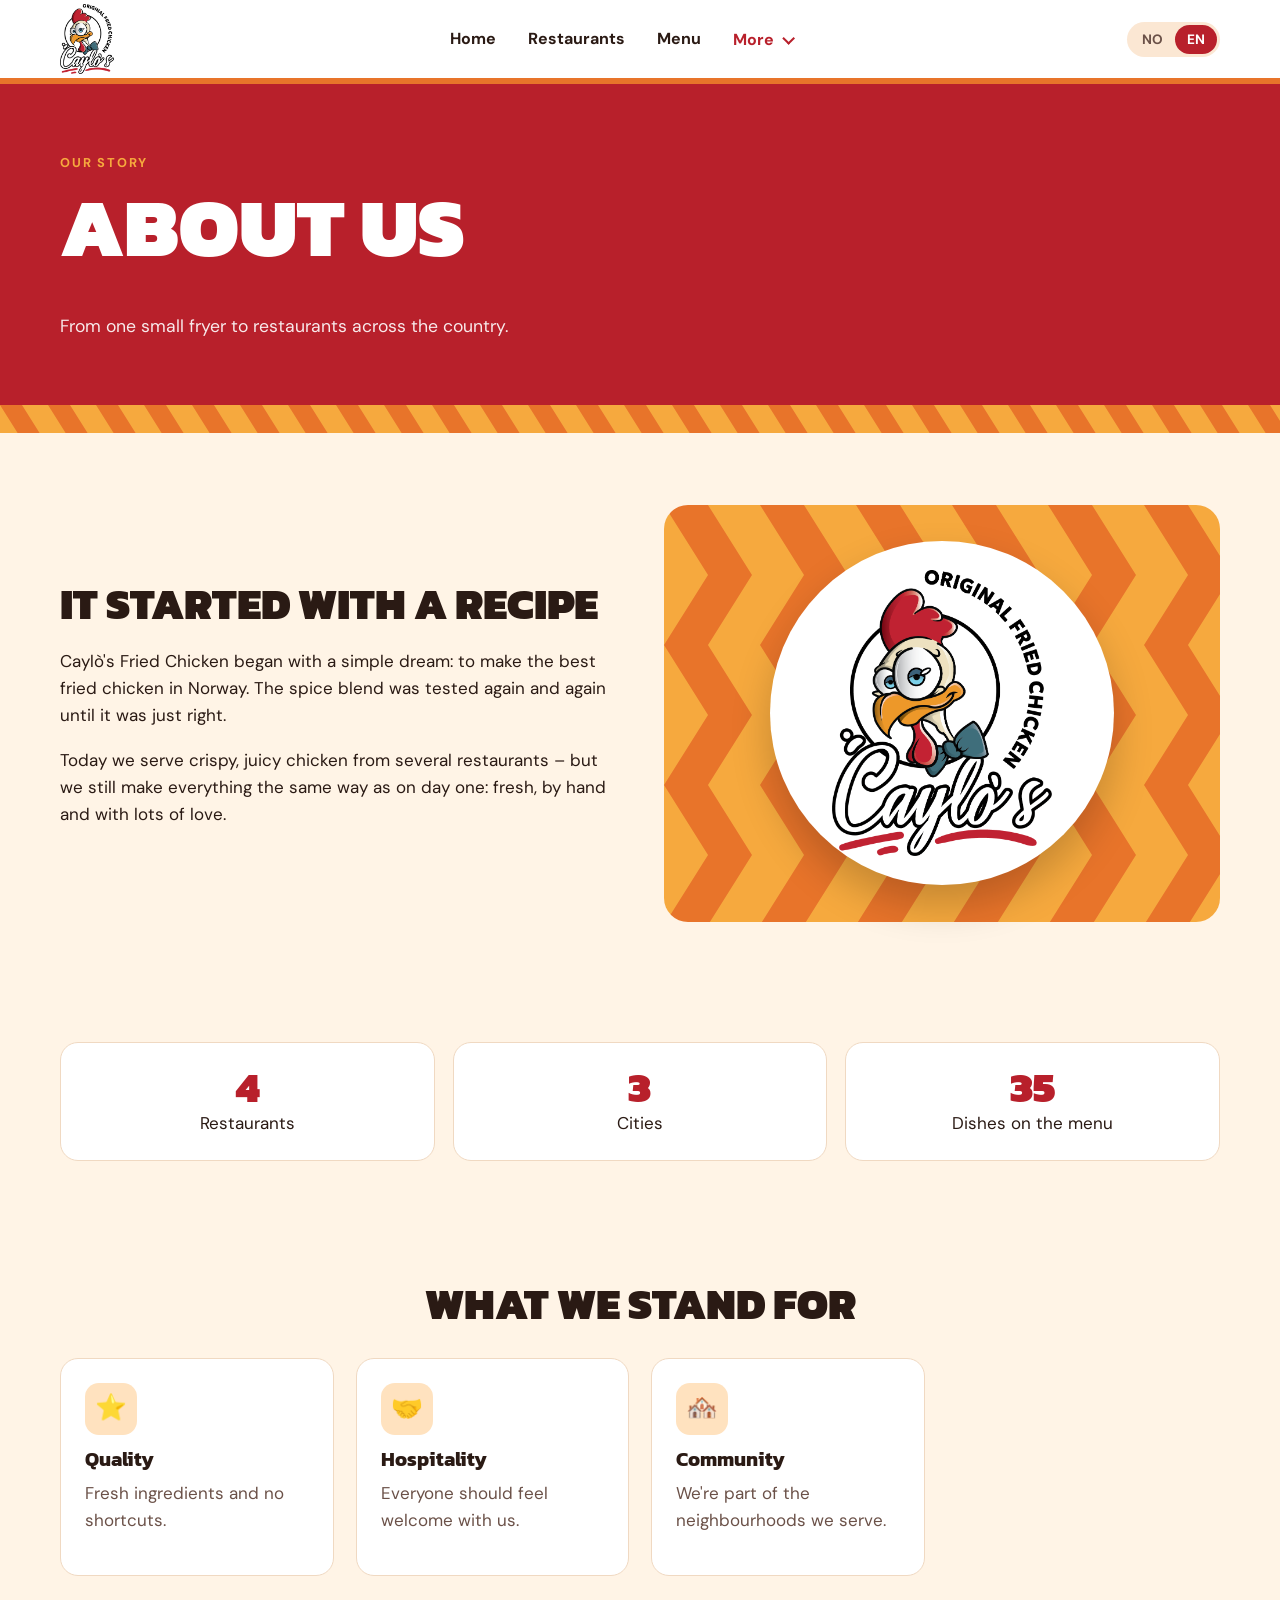
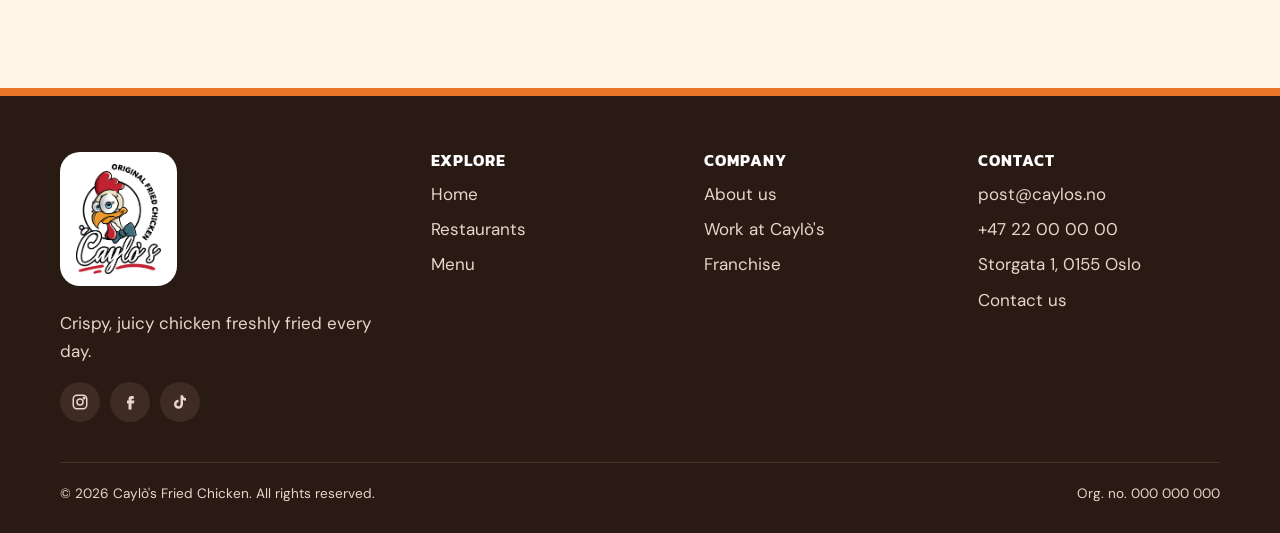
==== about.html @ f3b2ada8 "Menu sidebar: picture per category, taller rows, always stays in place Light sidebar with a dish pho" ====
<!doctype html>
<html lang="nb">
<head>
  <meta charset="utf-8">
  <meta name="viewport" content="width=device-width, initial-scale=1">
  <title>Caylò's Fried Chicken</title>
  <meta name="description" content="Caylò's Fried Chicken – sprø, saftig kylling stekt fersk hver dag.">
  <meta name="theme-color" content="#b8202b">
  <link rel="icon" href="assets/img/favicon.png" type="image/png">
  <link rel="apple-touch-icon" href="assets/img/favicon.png">
  <link rel="preconnect" href="https://fonts.googleapis.com">
  <link rel="preconnect" href="https://fonts.gstatic.com" crossorigin>
  <link href="https://fonts.googleapis.com/css2?family=Kanit:wght@500;700;800;900&family=DM+Sans:wght@400;500;600;700&display=swap" rel="stylesheet">
  <link rel="stylesheet" href="assets/css/style.css?v=5">
</head>
<body data-page="about" data-title="about.title">
  <header id="site-header" class="site-header"></header>
  <main>
    <section class="page-hero">
      <div class="container">
        <span class="eyebrow" data-i18n="about.eyebrow"></span>
        <h1 data-i18n="about.title"></h1>
        <p data-i18n="about.text"></p>
      </div>
    </section>

    <section class="section">
      <div class="container split">
        <div>
          <h2 data-i18n="about.story.title"></h2>
          <p data-i18n="about.story.p1"></p>
          <p data-i18n="about.story.p2"></p>
        </div>
        <div class="art-box" aria-hidden="true"><div class="logo-disc"><img src="assets/img/logo.png" alt=""></div></div>
      </div>
    </section>
    <section class="section-tight">
      <div class="container stats">
        <div class="stat"><strong id="stat-restos"></strong><span data-i18n="about.stat.restos"></span></div>
        <div class="stat"><strong id="stat-cities"></strong><span data-i18n="about.stat.cities"></span></div>
        <div class="stat"><strong id="stat-items"></strong><span data-i18n="about.stat.items"></span></div>
      </div>
    </section>
    <section class="section">
      <div class="container">
        <h2 class="center" style="margin-bottom:32px" data-i18n="about.values.title"></h2>
        <div class="grid grid-3">
          <div class="card"><div class="feature-icon">⭐</div><h3 data-i18n="about.values.1.title"></h3><p class="muted" data-i18n="about.values.1.text"></p></div>
          <div class="card"><div class="feature-icon">🤝</div><h3 data-i18n="about.values.2.title"></h3><p class="muted" data-i18n="about.values.2.text"></p></div>
          <div class="card"><div class="feature-icon">🏘️</div><h3 data-i18n="about.values.3.title"></h3><p class="muted" data-i18n="about.values.3.text"></p></div>
        </div>
      </div>
    </section>
  </main>
  <footer id="site-footer" class="site-footer"></footer>
  <script src="assets/js/data.js?v=5"></script>
  <script src="assets/js/i18n.js?v=5"></script>
  <script src="assets/js/main.js?v=5"></script>
</body>
</html>
---- assets/css/style.css ----
/* Caylò's Original Fried Chicken — main stylesheet */

:root {
  --red: #b8202b;
  --red-dark: #7e1717;
  --orange: #e8742a;
  --orange-light: #f6a93e;
  --peach: #ffe2bf;
  --ink: #2a1a14;
  --ink-soft: #6b5148;
  --cream: #fff4e6;
  --paper: #ffffff;
  --line: #f0d9c2;
  --radius: 18px;
  --shadow: 0 10px 30px rgba(42, 26, 20, 0.08);
  --max: 1200px;
  --header-h: 84px;
  --head: "Kanit", "Arial Black", system-ui, sans-serif;
  --body: "DM Sans", system-ui, -apple-system, "Segoe UI", sans-serif;
  /* Orange zigzag stripes from the Caylò's box */
  --chevron: url("data:image/svg+xml,%3Csvg xmlns='http://www.w3.org/2000/svg' width='96' height='140'%3E%3Cpolygon points='0,0 44,0 88,70 44,140 0,140 44,70' fill='%23E8742A'/%3E%3C/svg%3E");
}
@media (max-width: 900px) { :root { --header-h: 68px; } }

* { box-sizing: border-box; }
html { scroll-behavior: smooth; }
body {
  margin: 0;
  font-family: var(--body);
  font-size: 17px;
  line-height: 1.6;
  color: var(--ink);
  background: var(--cream);
  -webkit-font-smoothing: antialiased;
}
img { max-width: 100%; height: auto; display: block; }
a { color: var(--red); }
h1, h2, h3, h4 {
  font-family: var(--head);
  line-height: 1.05;
  margin: 0 0 0.5em;
}
h1 { font-size: clamp(2.6rem, 7vw, 5.2rem); font-weight: 900; text-transform: uppercase; }
h2 { font-size: clamp(1.8rem, 4vw, 2.7rem); font-weight: 900; text-transform: uppercase; }
h3 { font-size: 1.25rem; font-weight: 700; }
p { margin: 0 0 1em; }

.container { width: 100%; max-width: var(--max); margin: 0 auto; padding: 0 20px; }
.section { padding: 72px 0; }
.section-tight { padding: 48px 0; }
.center { text-align: center; }
.muted { color: var(--ink-soft); }
.eyebrow {
  display: inline-block;
  font-weight: 700;
  font-size: 0.8rem;
  letter-spacing: 0.14em;
  text-transform: uppercase;
  color: var(--orange);
  margin-bottom: 10px;
}

.chev { background-color: var(--orange-light); background-image: var(--chevron); background-size: 96px 140px; }

/* ---------- Buttons ---------- */
.btn {
  display: inline-flex;
  align-items: center;
  gap: 8px;
  padding: 14px 26px;
  border-radius: 999px;
  border: 2px solid transparent;
  font-family: var(--body);
  font-weight: 700;
  font-size: 1rem;
  text-decoration: none;
  cursor: pointer;
  transition: transform 0.15s ease, background 0.15s ease, color 0.15s ease;
}
.btn:hover { transform: translateY(-2px); }
.btn-primary { background: var(--red); color: #fff; }
.btn-primary:hover { background: var(--red-dark); }
.btn-gold { background: var(--orange-light); color: var(--ink); }
.btn-gold:hover { background: #ffb954; }
.btn-outline { border-color: currentColor; color: var(--ink); background: transparent; }
.btn-light { border-color: #fff; color: #fff; background: transparent; }

/* ---------- Header ---------- */
.site-header {
  position: sticky;
  top: 0;
  z-index: 50;
  background: var(--paper);
  border-bottom: 6px solid var(--orange);
}
.nav {
  display: flex;
  align-items: center;
  justify-content: space-between;
  height: calc(var(--header-h) - 6px);
  gap: 16px;
}
.logo { display: flex; align-items: center; text-decoration: none; flex-shrink: 0; }
.logo img { height: calc(var(--header-h) - 14px); width: auto; }

.nav-links {
  display: flex;
  align-items: center;
  gap: 4px;
  list-style: none;
  margin: 0;
  padding: 0;
}
.nav-links > li { position: relative; }
.nav-links a,
.nav-links .dropdown-toggle {
  display: block;
  padding: 10px 14px;
  border-radius: 10px;
  color: var(--ink);
  text-decoration: none;
  font-weight: 700;
  font-size: 1rem;
  background: none;
  border: none;
  font-family: var(--body);
  cursor: pointer;
}
.nav-links a:hover,
.nav-links .dropdown-toggle:hover { background: var(--cream); }
.nav-links a.active,
.nav-links .dropdown-toggle.active { color: var(--red); }
.dropdown-toggle::after {
  content: "";
  display: inline-block;
  width: 7px;
  height: 7px;
  margin-left: 8px;
  border-right: 2px solid currentColor;
  border-bottom: 2px solid currentColor;
  transform: rotate(45deg) translateY(-3px);
}
.dropdown {
  position: absolute;
  top: calc(100% + 6px);
  right: 0;
  min-width: 220px;
  background: var(--paper);
  border: 1px solid var(--line);
  border-radius: 14px;
  box-shadow: var(--shadow);
  padding: 8px;
  list-style: none;
  margin: 0;
  display: none;
}
.has-dropdown.open .dropdown { display: block; }

.nav-right { display: flex; align-items: center; gap: 10px; }
.lang-switch {
  display: flex;
  background: #fbe7d3;
  border-radius: 999px;
  padding: 3px;
}
.lang-switch button {
  border: none;
  background: transparent;
  padding: 6px 12px;
  border-radius: 999px;
  font-weight: 700;
  font-size: 0.85rem;
  cursor: pointer;
  color: var(--ink-soft);
  font-family: var(--body);
}
.lang-switch button.active { background: var(--red); color: #fff; }

.menu-btn {
  display: none;
  width: 44px;
  height: 44px;
  border: 1px solid var(--line);
  background: var(--paper);
  border-radius: 12px;
  cursor: pointer;
  align-items: center;
  justify-content: center;
}
.menu-btn span,
.menu-btn span::before,
.menu-btn span::after {
  display: block;
  width: 20px;
  height: 2px;
  background: var(--ink);
  position: relative;
  content: "";
}
.menu-btn span::before { position: absolute; top: -6px; }
.menu-btn span::after { position: absolute; top: 6px; }

@media (max-width: 900px) {
  .menu-btn { display: inline-flex; }
  .nav-links {
    position: fixed;
    top: var(--header-h);
    left: 0;
    right: 0;
    bottom: 0;
    flex-direction: column;
    align-items: stretch;
    background: var(--paper);
    padding: 16px 20px 40px;
    gap: 2px;
    overflow-y: auto;
    display: none;
  }
  .nav-open .nav-links { display: flex; }
  .nav-links a,
  .nav-links .dropdown-toggle {
    font-size: 1.15rem;
    padding: 14px 12px;
    width: 100%;
    text-align: left;
  }
  .dropdown {
    position: static;
    box-shadow: none;
    border: none;
    padding: 0 0 0 14px;
    display: block;
  }
  .dropdown-toggle::after { display: none; }
  .dropdown-toggle { color: var(--ink-soft) !important; font-size: 0.85rem !important; text-transform: uppercase; letter-spacing: 0.1em; pointer-events: none; }
}

/* ---------- Hero ---------- */
.hero,
.page-hero {
  position: relative;
  background: var(--red);
  color: #fff;
  overflow: hidden;
}
/* Zigzag stripe band along the bottom */
.hero::after,
.page-hero::after {
  content: "";
  position: absolute;
  left: 0;
  right: 0;
  bottom: 0;
  height: 28px;
  background-color: var(--orange-light);
  background-image: var(--chevron);
  background-size: 48px 70px;
}
.hero-inner {
  display: grid;
  grid-template-columns: 1.1fr 0.9fr;
  align-items: center;
  gap: 40px;
  padding: 72px 20px 100px;
}
.hero .eyebrow { color: var(--orange-light); }
.hero h1 span { color: var(--orange-light); }
.hero p { font-size: 1.15rem; max-width: 520px; opacity: 0.95; }
.hero-actions { display: flex; flex-wrap: wrap; gap: 12px; margin-top: 28px; }
.hero-disc {
  justify-self: center;
  width: min(100%, 420px);
  aspect-ratio: 1;
  border-radius: 50%;
  background: #fff;
  border: 10px solid var(--orange-light);
  box-shadow: 0 0 0 10px var(--orange), 0 30px 60px rgba(0, 0, 0, 0.25);
  display: grid;
  place-items: center;
}
.hero-disc img { width: 62%; height: auto; }
@media (max-width: 820px) {
  .hero-inner { grid-template-columns: 1fr; padding: 36px 20px 76px; gap: 28px; }
  .hero-disc { width: min(62%, 240px); order: -1; border-width: 7px; box-shadow: 0 0 0 7px var(--orange), 0 20px 40px rgba(0, 0, 0, 0.25); }
}

.page-hero { padding: 64px 0 92px; }
.page-hero .eyebrow { color: var(--orange-light); }
.page-hero p { max-width: 640px; opacity: 0.9; font-size: 1.1rem; margin: 0; }

/* ---------- Cards & grids ---------- */
.grid { display: grid; gap: 22px; }
.grid-3 { grid-template-columns: repeat(auto-fill, minmax(260px, 1fr)); }
.grid-2 { grid-template-columns: repeat(auto-fit, minmax(300px, 1fr)); }

.card {
  background: var(--paper);
  border: 1px solid var(--line);
  border-radius: var(--radius);
  padding: 24px;
}
.feature-icon {
  width: 52px;
  height: 52px;
  border-radius: 14px;
  background: var(--peach);
  display: grid;
  place-items: center;
  margin-bottom: 14px;
  font-size: 1.6rem;
}

/* Menu item card */
.item {
  background: var(--paper);
  border: 1px solid var(--line);
  border-radius: var(--radius);
  overflow: hidden;
  display: flex;
  flex-direction: column;
}
.item-img {
  aspect-ratio: 16 / 10;
  background: var(--peach);
  display: grid;
  place-items: center;
  font-size: 3.6rem;
  position: relative;
}
.item-img img { width: 100%; height: 100%; object-fit: contain; }
.item-img.has-photo { background: #fff; border-bottom: 1px solid var(--line); }
.item-body { padding: 18px 20px 20px; display: flex; flex-direction: column; flex: 1; }
.item-body h3 { margin-bottom: 6px; }
.item-body p { color: var(--ink-soft); font-size: 0.95rem; flex: 1; }
.item-foot { display: flex; justify-content: space-between; align-items: center; gap: 10px; }
.price { font-family: var(--head); font-weight: 800; font-size: 1.3rem; color: var(--red); }
.tags { display: flex; gap: 6px; flex-wrap: wrap; }
.tag {
  font-size: 0.72rem;
  font-weight: 700;
  padding: 4px 9px;
  border-radius: 999px;
  background: var(--cream);
  border: 1px solid var(--line);
  white-space: nowrap;
}
.tag-spicy { background: #ffe1dc; border-color: #f6b9ae; color: var(--red-dark); }
.tag-new { background: var(--red); border-color: var(--red); color: #fff; }
.tag-veg { background: #e2f3df; border-color: #b9dcb2; color: #2f6b26; }

/* ---------- Menu page: sidebar ---------- */
.menu-layout {
  display: grid;
  grid-template-columns: 260px minmax(0, 1fr);
  gap: 40px;
  align-items: start;
}
.menu-layout > * { min-width: 0; }
.menu-side {
  position: sticky;
  top: calc(var(--header-h) + 20px);
  /* Never taller than the window, so it always stays in place */
  max-height: calc(100vh - var(--header-h) - 40px);
  overflow-y: auto;
  overscroll-behavior: contain;
  background: var(--paper);
  border: 1px solid var(--line);
  border-radius: var(--radius);
  padding: 8px 0;
  scrollbar-width: thin;
}
.menu-side-title {
  font-size: 0.78rem;
  font-weight: 700;
  letter-spacing: 0.14em;
  text-transform: uppercase;
  color: var(--ink-soft);
  padding: 10px 20px 6px;
}
.menu-side nav { display: flex; flex-direction: column; }
.side-link {
  display: flex;
  align-items: center;
  gap: 14px;
  min-height: 86px;
  padding: 8px 16px 8px 14px;
  border-left: 5px solid transparent;
  color: var(--ink);
  text-decoration: none;
  font-weight: 600;
  font-size: 1.05rem;
  line-height: 1.25;
}
.side-thumb {
  width: 76px;
  height: 58px;
  flex-shrink: 0;
  display: grid;
  place-items: center;
  font-size: 2.2rem;
}
.side-thumb img { width: 100%; height: 100%; object-fit: contain; mix-blend-mode: multiply; }
.side-link:hover { background: var(--cream); }
.side-link.active { border-left-color: var(--red); background: #fff1e2; color: var(--red-dark); font-weight: 800; }

.menu-cat { padding-bottom: 44px; scroll-margin-top: calc(var(--header-h) + 20px); }
.menu-cat-head { margin-bottom: 20px; }
.menu-cat-head h2 { margin: 0 0 4px; color: var(--red-dark); }
.menu-cat-head p { margin: 0; color: var(--ink-soft); }

@media (max-width: 900px) {
  .menu-layout { grid-template-columns: minmax(0, 1fr); gap: 24px; }
  .menu-side {
    top: var(--header-h);
    z-index: 20;
    max-height: none;
    overflow: visible;
    margin: 0 -20px;
    border-radius: 0;
    border-width: 0 0 1px;
    padding: 6px 8px;
  }
  .menu-side-title { display: none; }
  .menu-side nav {
    flex-direction: row;
    overflow-x: auto;
    gap: 4px;
    scrollbar-width: none;
  }
  .menu-side nav::-webkit-scrollbar { display: none; }
  .side-link {
    flex-direction: column;
    gap: 2px;
    min-height: 0;
    min-width: 84px;
    padding: 6px 8px 6px;
    border-left: 0;
    border-bottom: 4px solid transparent;
    border-radius: 10px 10px 0 0;
    font-size: 0.8rem;
    text-align: center;
    white-space: nowrap;
  }
  .side-link.active { border-bottom-color: var(--red); }
  .side-thumb { width: 56px; height: 40px; font-size: 1.6rem; }
  .menu-cat { scroll-margin-top: calc(var(--header-h) + 100px); }
}

/* ---------- Restaurants page ---------- */
.toolbar {
  display: flex;
  gap: 12px;
  flex-wrap: wrap;
  align-items: center;
  margin-bottom: 26px;
}
.input,
.select,
textarea.input {
  width: 100%;
  padding: 13px 16px;
  border: 1px solid var(--line);
  border-radius: 12px;
  font-family: var(--body);
  font-size: 1rem;
  background: var(--paper);
  color: var(--ink);
}
.input:focus, .select:focus { outline: 2px solid var(--orange-light); border-color: var(--orange-light); }
.toolbar .input { flex: 1 1 260px; width: auto; }
.toolbar .select { flex: 0 1 220px; width: auto; }

.resto {
  background: var(--paper);
  border: 1px solid var(--line);
  border-radius: var(--radius);
  padding: 24px;
  display: flex;
  flex-direction: column;
  gap: 12px;
}
.resto-head { display: flex; justify-content: space-between; align-items: flex-start; gap: 10px; }
.resto-head h3 { margin: 0; }
.resto-city { font-size: 0.8rem; font-weight: 700; text-transform: uppercase; letter-spacing: 0.1em; color: var(--orange); }
.status { font-size: 0.75rem; font-weight: 700; padding: 4px 10px; border-radius: 999px; white-space: nowrap; }
.status-open { background: #e2f3df; color: #2f6b26; }
.status-closed { background: #f1e9e7; color: var(--ink-soft); }
.status-soon { background: var(--peach); color: var(--ink); }
.resto-line { display: flex; gap: 10px; color: var(--ink-soft); font-size: 0.95rem; }
.resto-line svg { flex-shrink: 0; margin-top: 4px; }
.resto-line a { color: inherit; }
.resto-actions { display: flex; gap: 10px; flex-wrap: wrap; margin-top: auto; padding-top: 6px; }
.resto-actions .btn { padding: 10px 18px; font-size: 0.9rem; }
.hours { width: 100%; font-size: 0.9rem; border-collapse: collapse; }
.hours td { padding: 2px 0; color: var(--ink-soft); }
.hours td:last-child { text-align: right; }
.hours tr.today td { color: var(--ink); font-weight: 700; }
details.hours-box summary { cursor: pointer; font-weight: 700; font-size: 0.92rem; }
details.hours-box[open] summary { margin-bottom: 6px; }
.empty { text-align: center; padding: 48px 20px; color: var(--ink-soft); }

/* ---------- Split / content ---------- */
.split { display: grid; grid-template-columns: 1fr 1fr; gap: 48px; align-items: center; }
@media (max-width: 820px) { .split { grid-template-columns: 1fr; gap: 28px; } }
.art-box {
  aspect-ratio: 4 / 3;
  border-radius: 24px;
  background-color: var(--orange-light);
  background-image: var(--chevron);
  background-size: 96px 140px;
  display: grid;
  place-items: center;
  font-size: 6rem;
}
.art-box.red { background: var(--red); }
.art-box .logo-disc {
  width: 62%;
  aspect-ratio: 1;
  border-radius: 50%;
  background: #fff;
  display: grid;
  place-items: center;
  box-shadow: 0 20px 40px rgba(0, 0, 0, 0.2);
}
.art-box .logo-disc img { width: 64%; }

.stats { display: grid; grid-template-columns: repeat(auto-fit, minmax(160px, 1fr)); gap: 18px; }
.stat { text-align: center; padding: 22px; background: var(--paper); border: 1px solid var(--line); border-radius: var(--radius); }
.stat strong { display: block; font-family: var(--head); font-weight: 900; font-size: 2.6rem; color: var(--red); line-height: 1.1; }

.band { background: var(--red-dark); color: #fff; border-radius: 24px; padding: 48px; display: flex; gap: 24px; align-items: center; justify-content: space-between; flex-wrap: wrap; }
.band h2 { margin: 0 0 6px; }
.band p { margin: 0; opacity: 0.88; }
.band.gold { background: var(--orange-light); color: var(--ink); }
@media (max-width: 600px) { .band { padding: 32px 24px; } }

.steps { counter-reset: step; display: grid; gap: 16px; grid-template-columns: repeat(auto-fit, minmax(220px, 1fr)); }
.step { background: var(--paper); border: 1px solid var(--line); border-radius: var(--radius); padding: 24px; position: relative; }
.step::before {
  counter-increment: step;
  content: counter(step);
  display: grid;
  place-items: center;
  width: 38px;
  height: 38px;
  border-radius: 50%;
  background: var(--red);
  color: #fff;
  font-family: var(--head);
  font-weight: 800;
  margin-bottom: 12px;
}

.job { display: flex; justify-content: space-between; align-items: center; gap: 16px; flex-wrap: wrap; }
.job h3 { margin-bottom: 4px; }
.job .meta { color: var(--ink-soft); font-size: 0.92rem; }

/* ---------- Forms ---------- */
.form { display: grid; gap: 16px; }
.form-row { display: grid; grid-template-columns: 1fr 1fr; gap: 16px; }
@media (max-width: 600px) { .form-row { grid-template-columns: 1fr; } }
.form label { display: block; font-weight: 700; font-size: 0.9rem; margin-bottom: 6px; }
textarea.input { min-height: 140px; resize: vertical; }
.form-note { font-size: 0.85rem; color: var(--ink-soft); }
.form-success {
  display: none;
  background: #e2f3df;
  color: #2f6b26;
  padding: 14px 16px;
  border-radius: 12px;
  font-weight: 600;
}
.form-success.show { display: block; }

.contact-list { list-style: none; padding: 0; margin: 0; display: grid; gap: 18px; }
.contact-list li { display: flex; gap: 14px; align-items: flex-start; }
.contact-list .feature-icon { margin: 0; flex-shrink: 0; width: 46px; height: 46px; font-size: 1.3rem; }
.contact-list strong { display: block; }

.faq details { background: var(--paper); border: 1px solid var(--line); border-radius: 14px; padding: 16px 20px; margin-bottom: 10px; }
.faq summary { font-weight: 700; cursor: pointer; }
.faq details p { margin: 10px 0 0; color: var(--ink-soft); }

/* ---------- Footer ---------- */
.site-footer { background: var(--ink); color: #e6d6cc; padding: 56px 0 28px; margin-top: 40px; border-top: 8px solid var(--orange); }
.footer-grid { display: grid; grid-template-columns: 1.4fr 1fr 1fr 1fr; gap: 32px; }
@media (max-width: 820px) { .footer-grid { grid-template-columns: 1fr 1fr; } }
@media (max-width: 480px) { .footer-grid { grid-template-columns: 1fr; } }
.site-footer h4 { color: #fff; font-size: 1rem; margin-bottom: 12px; text-transform: uppercase; letter-spacing: 0.06em; }
.site-footer ul { list-style: none; margin: 0; padding: 0; display: grid; gap: 8px; }
.site-footer a { color: #e6d6cc; text-decoration: none; }
.site-footer a:hover { color: var(--orange-light); }
.footer-logo { display: inline-block; background: #fff; border-radius: 20px; padding: 12px 16px; margin-bottom: 16px; }
.footer-logo img { height: 110px; width: auto; }
.footer-bottom { border-top: 1px solid #45302a; margin-top: 40px; padding-top: 20px; font-size: 0.85rem; display: flex; justify-content: space-between; flex-wrap: wrap; gap: 10px; }
.socials { display: flex; gap: 10px; margin-top: 16px; }
.socials a { width: 40px; height: 40px; border-radius: 50%; background: #3d2b24; display: grid; place-items: center; }
.socials a:hover { background: var(--red); color: #fff; }
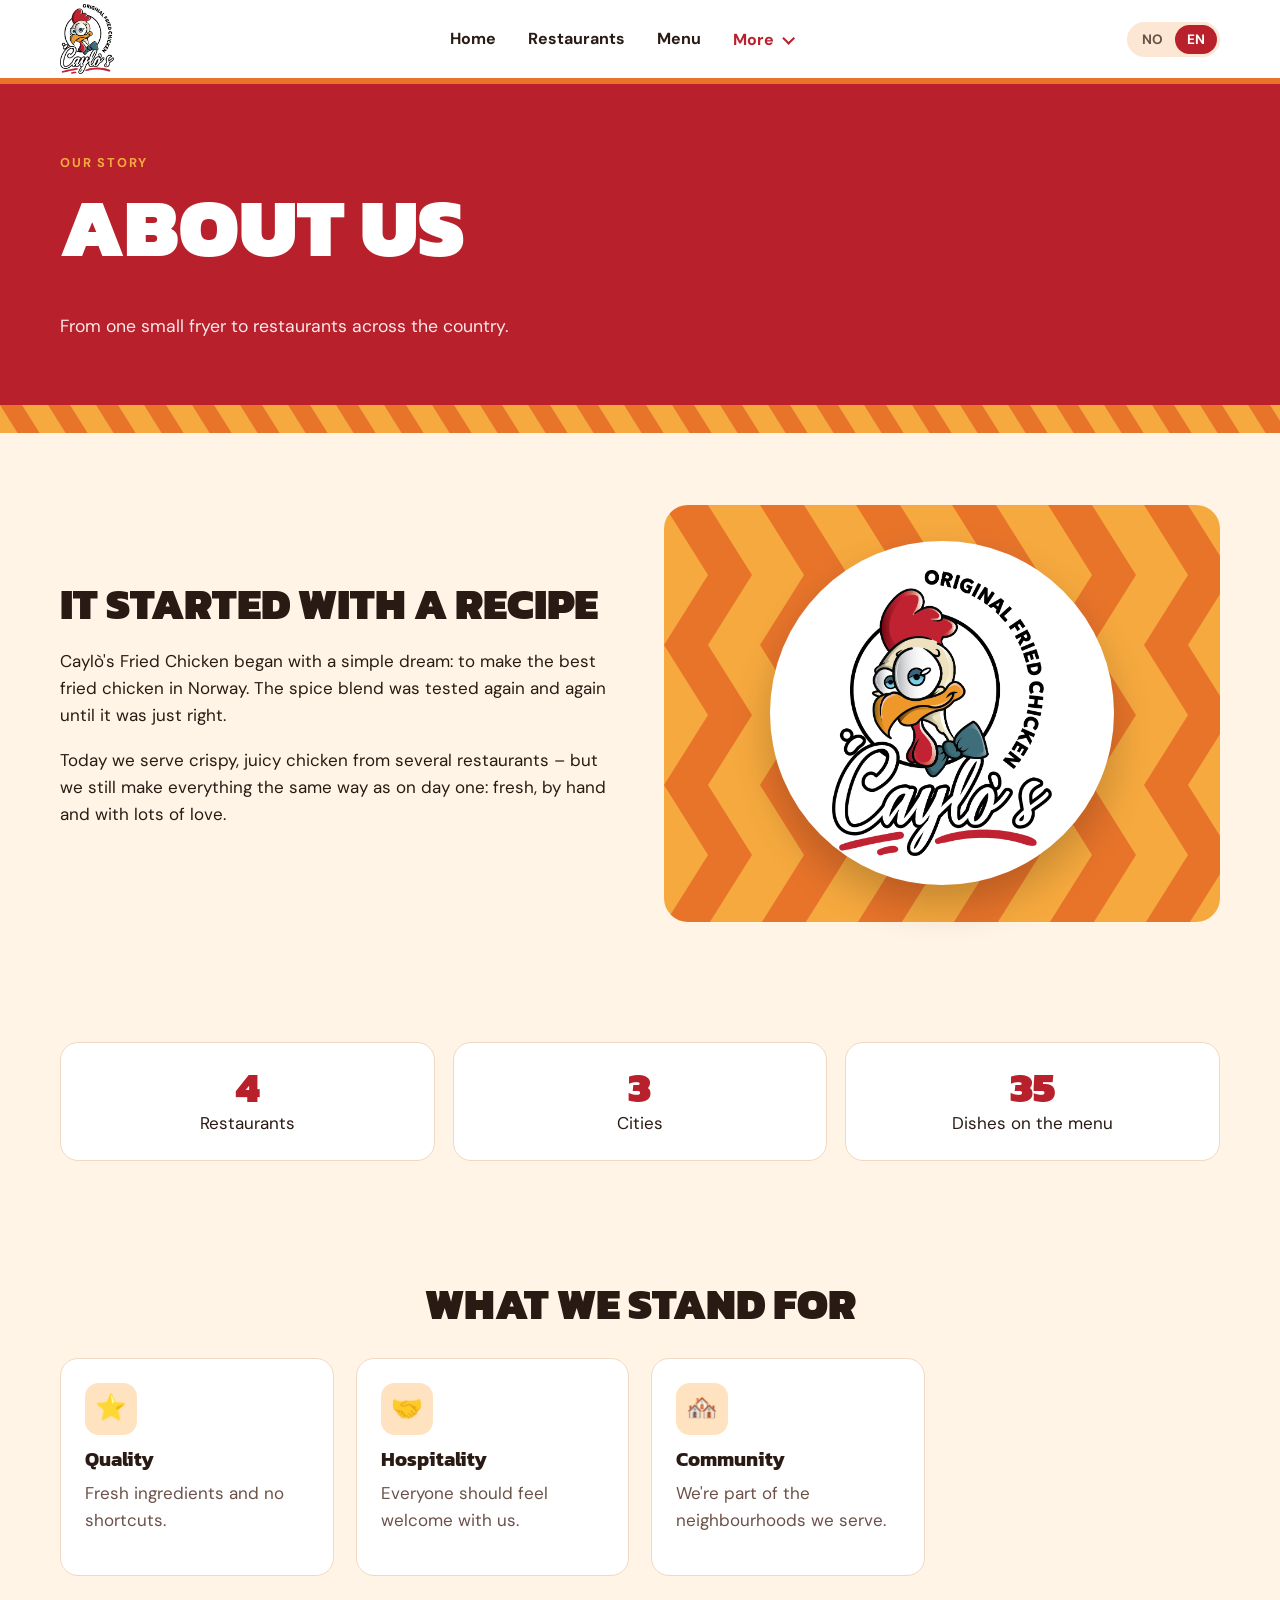
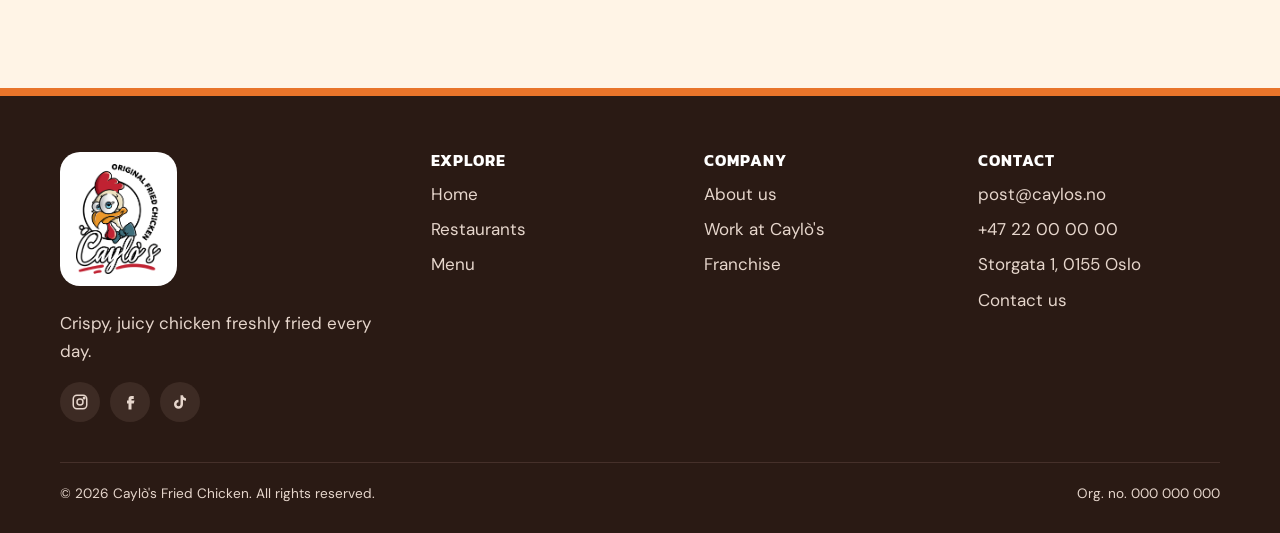
==== commit b6f292d8: "Menu: allergy list in its own column left of the categories On screens 1200px and wider the allergy " ====
--- a/about.html
+++ b/about.html
@@ -11,7 +11,7 @@
   <link rel="preconnect" href="https://fonts.googleapis.com">
   <link rel="preconnect" href="https://fonts.gstatic.com" crossorigin>
   <link href="https://fonts.googleapis.com/css2?family=Kanit:wght@500;700;800;900&family=DM+Sans:wght@400;500;600;700&display=swap" rel="stylesheet">
-  <link rel="stylesheet" href="assets/css/style.css?v=5">
+  <link rel="stylesheet" href="assets/css/style.css?v=7">
 </head>
 <body data-page="about" data-title="about.title">
   <header id="site-header" class="site-header"></header>
@@ -53,8 +53,8 @@
     </section>
   </main>
   <footer id="site-footer" class="site-footer"></footer>
-  <script src="assets/js/data.js?v=5"></script>
-  <script src="assets/js/i18n.js?v=5"></script>
-  <script src="assets/js/main.js?v=5"></script>
+  <script src="assets/js/data.js?v=7"></script>
+  <script src="assets/js/i18n.js?v=7"></script>
+  <script src="assets/js/main.js?v=7"></script>
 </body>
 </html>
--- a/assets/css/style.css
+++ b/assets/css/style.css
@@ -356,25 +356,31 @@
   align-items: start;
 }
 .menu-layout > * { min-width: 0; }
-.menu-side {
+/* The whole left column (categories + allergies) stays in place.
+   It is never taller than the window, so it can't scroll away. */
+.menu-aside {
   position: sticky;
   top: calc(var(--header-h) + 20px);
-  /* Never taller than the window, so it always stays in place */
   max-height: calc(100vh - var(--header-h) - 40px);
   overflow-y: auto;
   overscroll-behavior: contain;
-  background: var(--paper);
-  border: 1px solid var(--line);
+  display: flex;
+  flex-direction: column;
+  gap: 16px;
+  scrollbar-width: thin;
+}
+.menu-side {
+  background: var(--red-dark);
+  color: #fff;
   border-radius: var(--radius);
   padding: 8px 0;
-  scrollbar-width: thin;
 }
 .menu-side-title {
   font-size: 0.78rem;
   font-weight: 700;
   letter-spacing: 0.14em;
   text-transform: uppercase;
-  color: var(--ink-soft);
+  opacity: 0.75;
   padding: 10px 20px 6px;
 }
 .menu-side nav { display: flex; flex-direction: column; }
@@ -382,26 +388,109 @@
   display: flex;
   align-items: center;
   gap: 14px;
-  min-height: 86px;
-  padding: 8px 16px 8px 14px;
+  min-height: 76px;
+  padding: 8px 16px 8px 12px;
   border-left: 5px solid transparent;
-  color: var(--ink);
+  color: #fff;
   text-decoration: none;
-  font-weight: 600;
+  font-weight: 700;
   font-size: 1.05rem;
   line-height: 1.25;
 }
 .side-thumb {
-  width: 76px;
-  height: 58px;
+  width: 72px;
+  height: 54px;
   flex-shrink: 0;
   display: grid;
   place-items: center;
-  font-size: 2.2rem;
-}
-.side-thumb img { width: 100%; height: 100%; object-fit: contain; mix-blend-mode: multiply; }
-.side-link:hover { background: var(--cream); }
-.side-link.active { border-left-color: var(--red); background: #fff1e2; color: var(--red-dark); font-weight: 800; }
+  font-size: 2rem;
+  background: #fff;
+  border-radius: 12px;
+  padding: 3px;
+}
+.side-thumb img { width: 100%; height: 100%; object-fit: contain; }
+.side-link:hover { background: rgba(255, 255, 255, 0.08); }
+.side-link.active { border-left-color: var(--orange-light); background: var(--orange-light); color: var(--ink); }
+
+/* Allergy filter */
+.allergy-box details {
+  background: var(--paper);
+  border: 1px solid var(--line);
+  border-radius: var(--radius);
+  padding: 16px 18px 18px;
+}
+.allergy-box summary {
+  display: flex;
+  align-items: center;
+  justify-content: space-between;
+  gap: 10px;
+  cursor: pointer;
+  list-style: none;
+}
+.allergy-box summary::-webkit-details-marker { display: none; }
+.allergy-box summary::after {
+  content: "";
+  width: 8px;
+  height: 8px;
+  border-right: 2px solid var(--ink);
+  border-bottom: 2px solid var(--ink);
+  transform: rotate(45deg);
+  margin: 0 4px 4px auto;
+  flex-shrink: 0;
+}
+.allergy-box details[open] summary::after { transform: rotate(-135deg); margin-bottom: -4px; }
+.allergy-title { font-family: var(--head); font-weight: 800; font-size: 1.2rem; text-transform: uppercase; color: var(--red-dark); }
+.allergy-count { background: var(--red); color: #fff; font-size: 0.75rem; font-weight: 700; padding: 3px 9px; border-radius: 999px; }
+.allergy-count:empty { display: none; }
+.allergy-hint { font-size: 0.88rem; color: var(--ink-soft); margin: 8px 0 12px; }
+.allergy-list { display: grid; grid-template-columns: 1fr 1fr; gap: 6px; }
+.allergy-chip {
+  display: flex;
+  align-items: center;
+  gap: 8px;
+  padding: 7px 10px;
+  border: 1px solid var(--line);
+  border-radius: 10px;
+  font-size: 0.9rem;
+  font-weight: 600;
+  cursor: pointer;
+  user-select: none;
+}
+.allergy-chip input { width: 17px; height: 17px; margin: 0; accent-color: var(--red); flex-shrink: 0; }
+.allergy-chip:has(input:checked) { background: #ffe1dc; border-color: #f6b9ae; color: var(--red-dark); }
+.allergy-reset {
+  margin-top: 12px;
+  border: none;
+  background: none;
+  color: var(--red);
+  font: 700 0.9rem var(--body);
+  text-decoration: underline;
+  cursor: pointer;
+  padding: 0;
+}
+.allergy-reset[hidden] { display: none; }
+.allergy-note { font-size: 0.78rem; color: var(--ink-soft); margin: 10px 0 0; }
+.item-allergens { font-size: 0.8rem !important; color: var(--ink-soft); margin: -4px 0 12px; flex: 0 !important; }
+.item-allergens strong { font-weight: 700; }
+
+/* Wide screens: allergies get their own column, left of the categories */
+@media (min-width: 1200px) {
+  .menu-layout { grid-template-columns: 476px minmax(0, 1fr); gap: 32px; }
+  .menu-aside {
+    display: grid;
+    grid-template-columns: 210px 250px;
+    gap: 16px;
+    align-items: start;
+    max-height: none;
+    overflow: visible;
+  }
+  .menu-aside > * { max-height: calc(100vh - var(--header-h) - 40px); overflow-y: auto; scrollbar-width: thin; }
+  .allergy-box { order: -1; border-radius: var(--radius); }
+  .allergy-box details { padding: 14px 14px 16px; }
+  .allergy-title { font-size: 1.05rem; }
+  .allergy-list { grid-template-columns: 1fr; gap: 5px; }
+  .allergy-chip { padding: 6px 10px; }
+}
 
 .menu-cat { padding-bottom: 44px; scroll-margin-top: calc(var(--header-h) + 20px); }
 .menu-cat-head { margin-bottom: 20px; }
@@ -410,14 +499,14 @@
 
 @media (max-width: 900px) {
   .menu-layout { grid-template-columns: minmax(0, 1fr); gap: 24px; }
+  /* Phones: categories become a sticky sideways row, allergies a fold-out box */
+  .menu-aside { display: contents; }
   .menu-side {
+    position: sticky;
     top: var(--header-h);
     z-index: 20;
-    max-height: none;
-    overflow: visible;
     margin: 0 -20px;
     border-radius: 0;
-    border-width: 0 0 1px;
     padding: 6px 8px;
   }
   .menu-side-title { display: none; }
@@ -430,19 +519,19 @@
   .menu-side nav::-webkit-scrollbar { display: none; }
   .side-link {
     flex-direction: column;
-    gap: 2px;
+    gap: 4px;
     min-height: 0;
     min-width: 84px;
-    padding: 6px 8px 6px;
+    padding: 6px 8px;
     border-left: 0;
-    border-bottom: 4px solid transparent;
-    border-radius: 10px 10px 0 0;
+    border-radius: 12px;
     font-size: 0.8rem;
     text-align: center;
     white-space: nowrap;
   }
-  .side-link.active { border-bottom-color: var(--red); }
-  .side-thumb { width: 56px; height: 40px; font-size: 1.6rem; }
+  .side-link.active { border-left: 0; }
+  .side-thumb { width: 60px; height: 42px; font-size: 1.5rem; border-radius: 10px; }
+  .allergy-list { grid-template-columns: repeat(auto-fill, minmax(130px, 1fr)); }
   .menu-cat { scroll-margin-top: calc(var(--header-h) + 100px); }
 }
 
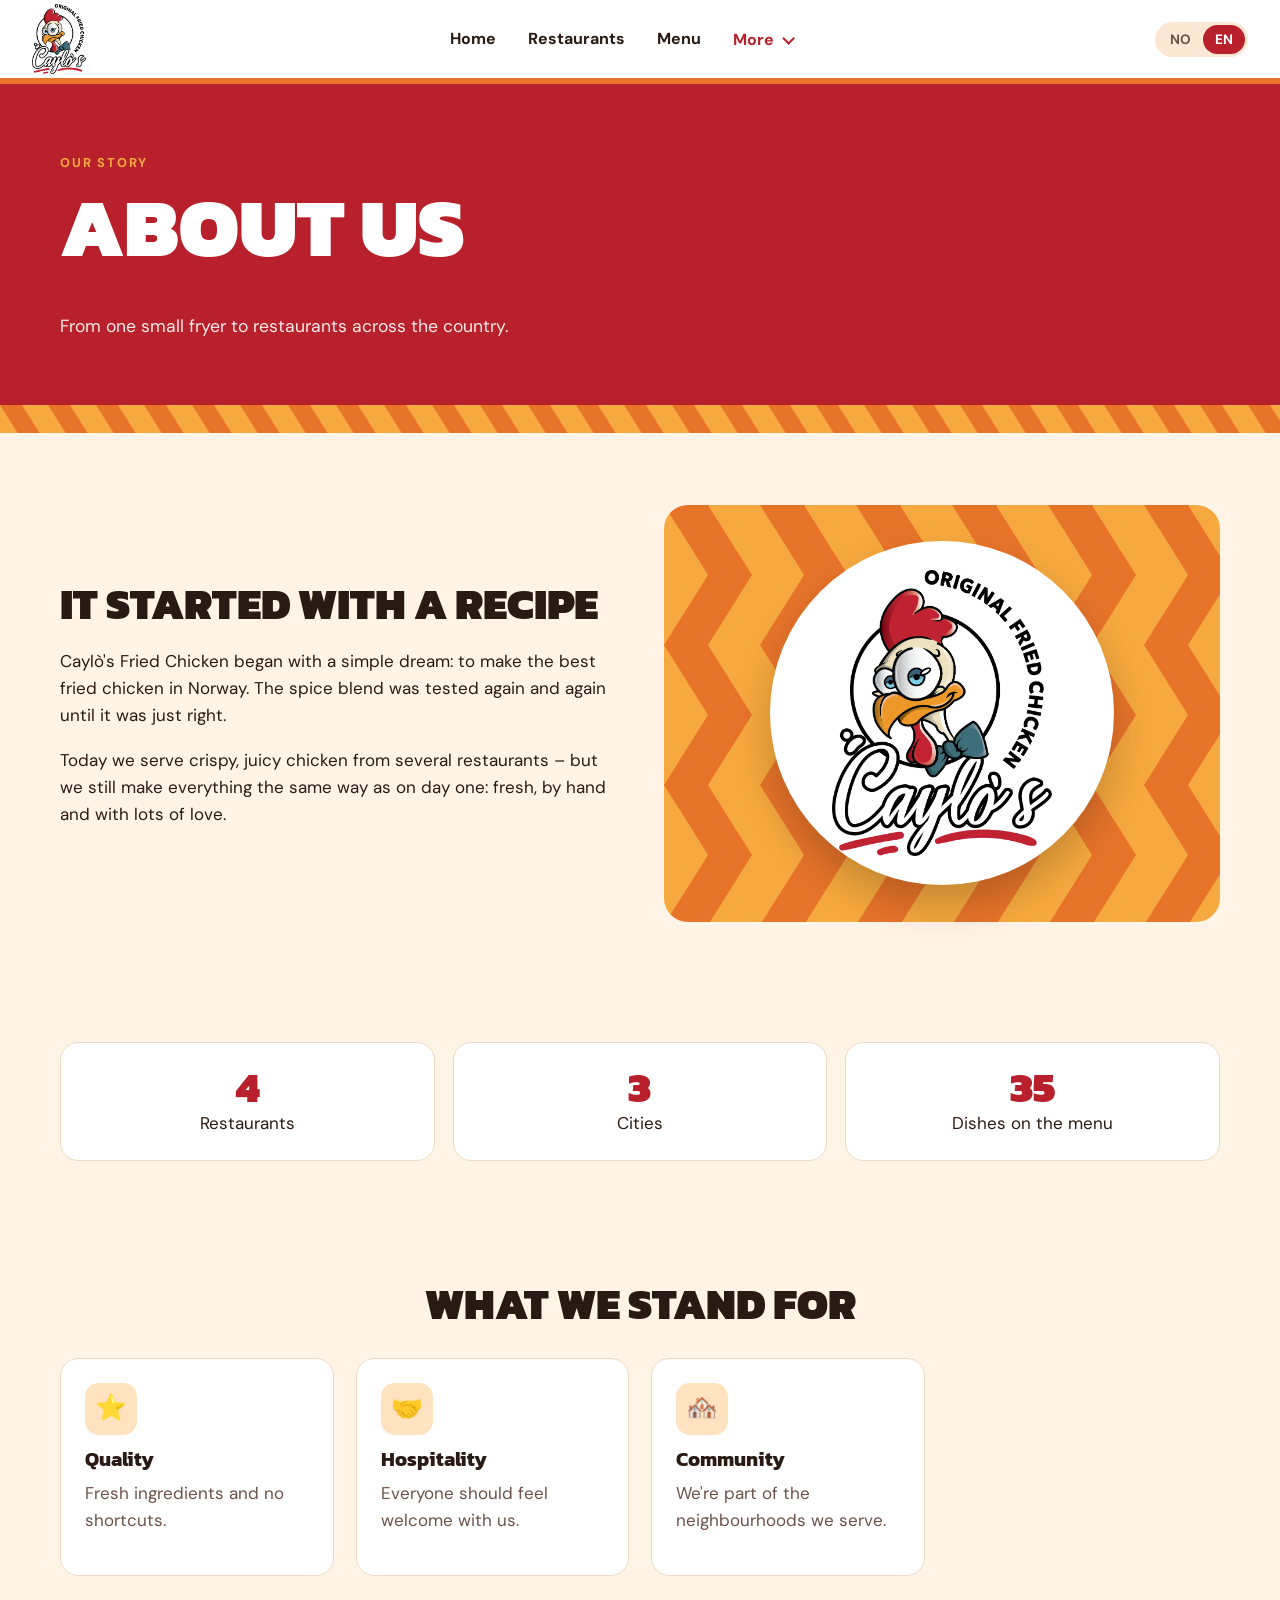
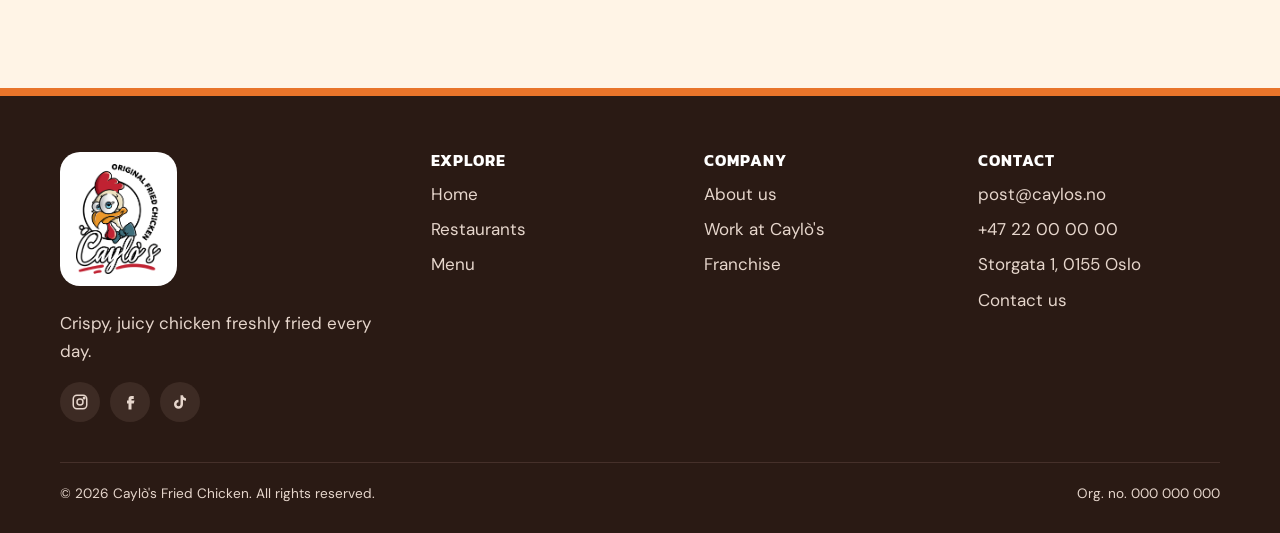
==== commit 0289f667: "Menu page uses the full screen width The menu layout and the top bar now stretch edge to edge instea" ====
--- a/about.html
+++ b/about.html
@@ -11,7 +11,7 @@
   <link rel="preconnect" href="https://fonts.googleapis.com">
   <link rel="preconnect" href="https://fonts.gstatic.com" crossorigin>
   <link href="https://fonts.googleapis.com/css2?family=Kanit:wght@500;700;800;900&family=DM+Sans:wght@400;500;600;700&display=swap" rel="stylesheet">
-  <link rel="stylesheet" href="assets/css/style.css?v=7">
+  <link rel="stylesheet" href="assets/css/style.css?v=9">
 </head>
 <body data-page="about" data-title="about.title">
   <header id="site-header" class="site-header"></header>
@@ -53,8 +53,8 @@
     </section>
   </main>
   <footer id="site-footer" class="site-footer"></footer>
-  <script src="assets/js/data.js?v=7"></script>
-  <script src="assets/js/i18n.js?v=7"></script>
-  <script src="assets/js/main.js?v=7"></script>
+  <script src="assets/js/data.js?v=9"></script>
+  <script src="assets/js/i18n.js?v=9"></script>
+  <script src="assets/js/main.js?v=9"></script>
 </body>
 </html>
--- a/assets/css/style.css
+++ b/assets/css/style.css
@@ -46,6 +46,8 @@
 p { margin: 0 0 1em; }
 
 .container { width: 100%; max-width: var(--max); margin: 0 auto; padding: 0 20px; }
+/* Full screen width (menu page) */
+.container-full { max-width: none; padding: 0 clamp(20px, 2.5vw, 40px); }
 .section { padding: 72px 0; }
 .section-tight { padding: 48px 0; }
 .center { text-align: center; }
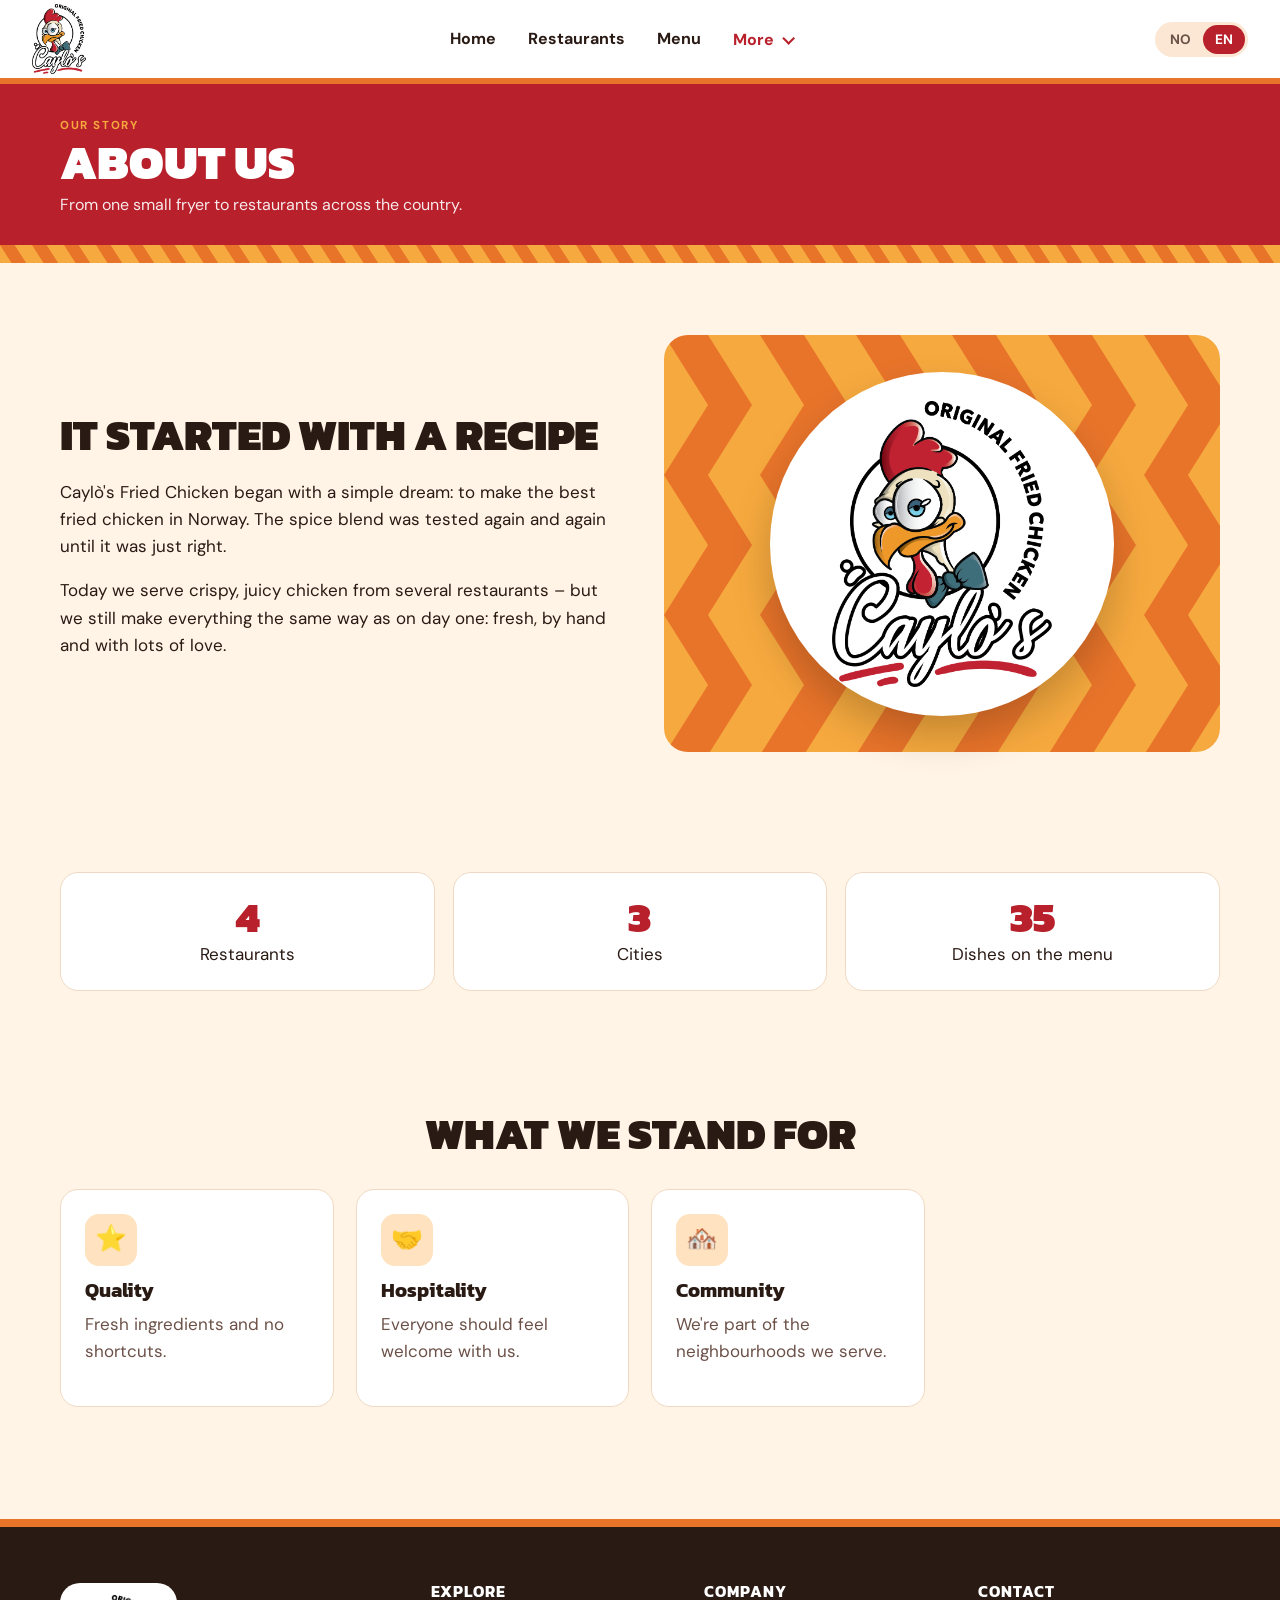
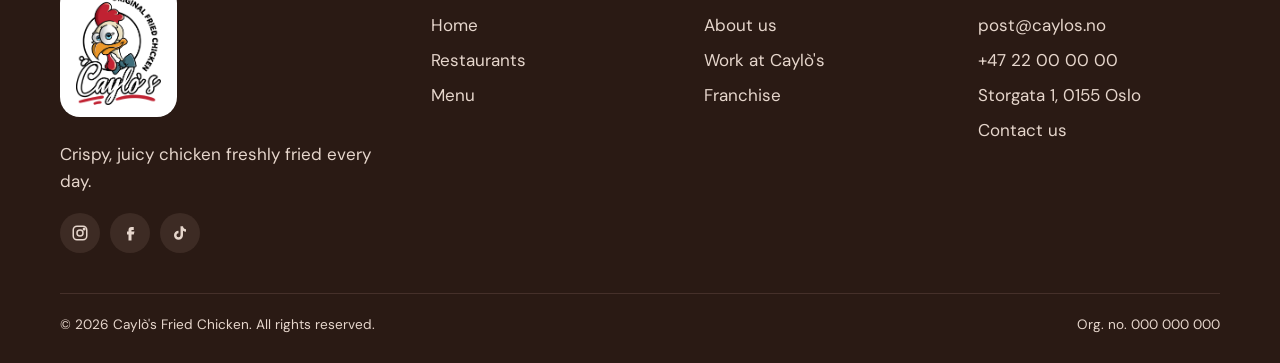
==== commit 104ebef5: "Make the red page headings compact Inner-page headings drop from ~350px to ~180px tall (smaller titl" ====
--- a/about.html
+++ b/about.html
@@ -11,7 +11,7 @@
   <link rel="preconnect" href="https://fonts.googleapis.com">
   <link rel="preconnect" href="https://fonts.gstatic.com" crossorigin>
   <link href="https://fonts.googleapis.com/css2?family=Kanit:wght@500;700;800;900&family=DM+Sans:wght@400;500;600;700&display=swap" rel="stylesheet">
-  <link rel="stylesheet" href="assets/css/style.css?v=9">
+  <link rel="stylesheet" href="assets/css/style.css?v=10">
 </head>
 <body data-page="about" data-title="about.title">
   <header id="site-header" class="site-header"></header>
@@ -53,8 +53,8 @@
     </section>
   </main>
   <footer id="site-footer" class="site-footer"></footer>
-  <script src="assets/js/data.js?v=9"></script>
-  <script src="assets/js/i18n.js?v=9"></script>
-  <script src="assets/js/main.js?v=9"></script>
+  <script src="assets/js/data.js?v=10"></script>
+  <script src="assets/js/i18n.js?v=10"></script>
+  <script src="assets/js/main.js?v=10"></script>
 </body>
 </html>
--- a/assets/css/style.css
+++ b/assets/css/style.css
@@ -286,9 +286,17 @@
   .hero-disc { width: min(62%, 240px); order: -1; border-width: 7px; box-shadow: 0 0 0 7px var(--orange), 0 20px 40px rgba(0, 0, 0, 0.25); }
 }
 
-.page-hero { padding: 64px 0 92px; }
-.page-hero .eyebrow { color: var(--orange-light); }
-.page-hero p { max-width: 640px; opacity: 0.9; font-size: 1.1rem; margin: 0; }
+/* Compact red heading on inner pages */
+.page-hero { padding: 26px 0 46px; }
+.page-hero::after { height: 18px; background-size: 32px 46px; }
+.page-hero .eyebrow { color: var(--orange-light); margin-bottom: 2px; font-size: 0.72rem; }
+.page-hero h1 { font-size: clamp(2rem, 4.5vw, 3rem); margin: 0 0 4px; }
+.page-hero p { max-width: 640px; opacity: 0.9; font-size: 1rem; margin: 0; }
+@media (max-width: 600px) {
+  .page-hero { padding: 20px 0 38px; }
+  .page-hero p { font-size: 0.92rem; }
+}
+.section.menu-section { padding-top: 32px; }
 
 /* ---------- Cards & grids ---------- */
 .grid { display: grid; gap: 22px; }
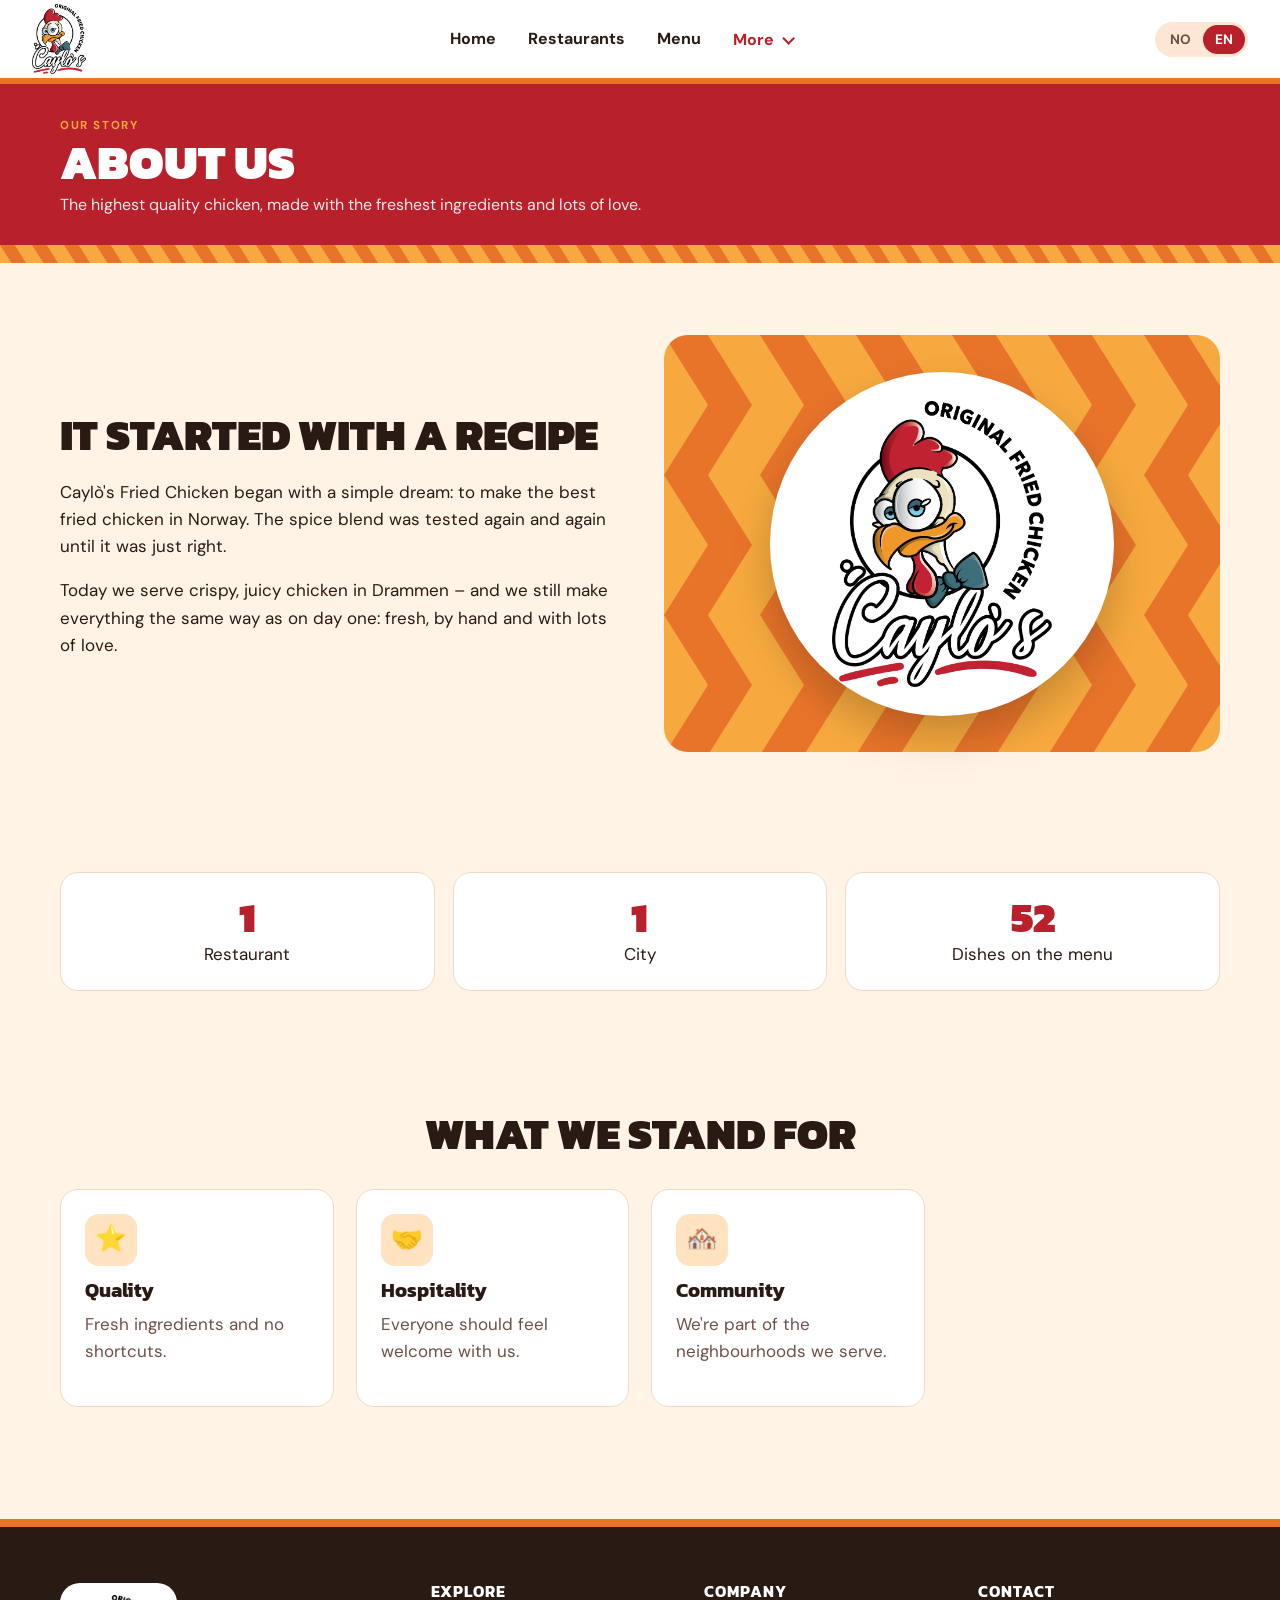
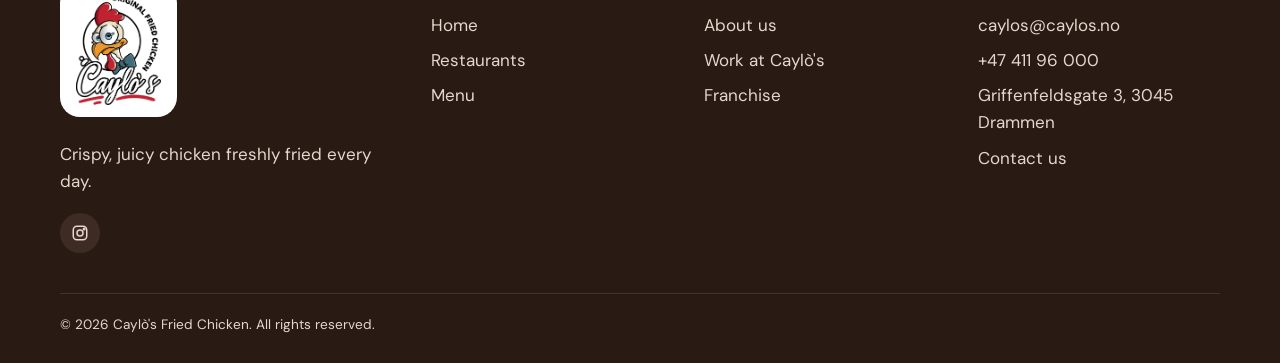
==== commit ad51b8d6: "Use real content from the old caylos.com site - Restaurants: only Caylò's Drammen (Griffenfeldsgate " ====
--- a/about.html
+++ b/about.html
@@ -11,7 +11,7 @@
   <link rel="preconnect" href="https://fonts.googleapis.com">
   <link rel="preconnect" href="https://fonts.gstatic.com" crossorigin>
   <link href="https://fonts.googleapis.com/css2?family=Kanit:wght@500;700;800;900&family=DM+Sans:wght@400;500;600;700&display=swap" rel="stylesheet">
-  <link rel="stylesheet" href="assets/css/style.css?v=10">
+  <link rel="stylesheet" href="assets/css/style.css?v=11">
 </head>
 <body data-page="about" data-title="about.title">
   <header id="site-header" class="site-header"></header>
@@ -53,8 +53,8 @@
     </section>
   </main>
   <footer id="site-footer" class="site-footer"></footer>
-  <script src="assets/js/data.js?v=10"></script>
-  <script src="assets/js/i18n.js?v=10"></script>
-  <script src="assets/js/main.js?v=10"></script>
+  <script src="assets/js/data.js?v=11"></script>
+  <script src="assets/js/i18n.js?v=11"></script>
+  <script src="assets/js/main.js?v=11"></script>
 </body>
 </html>
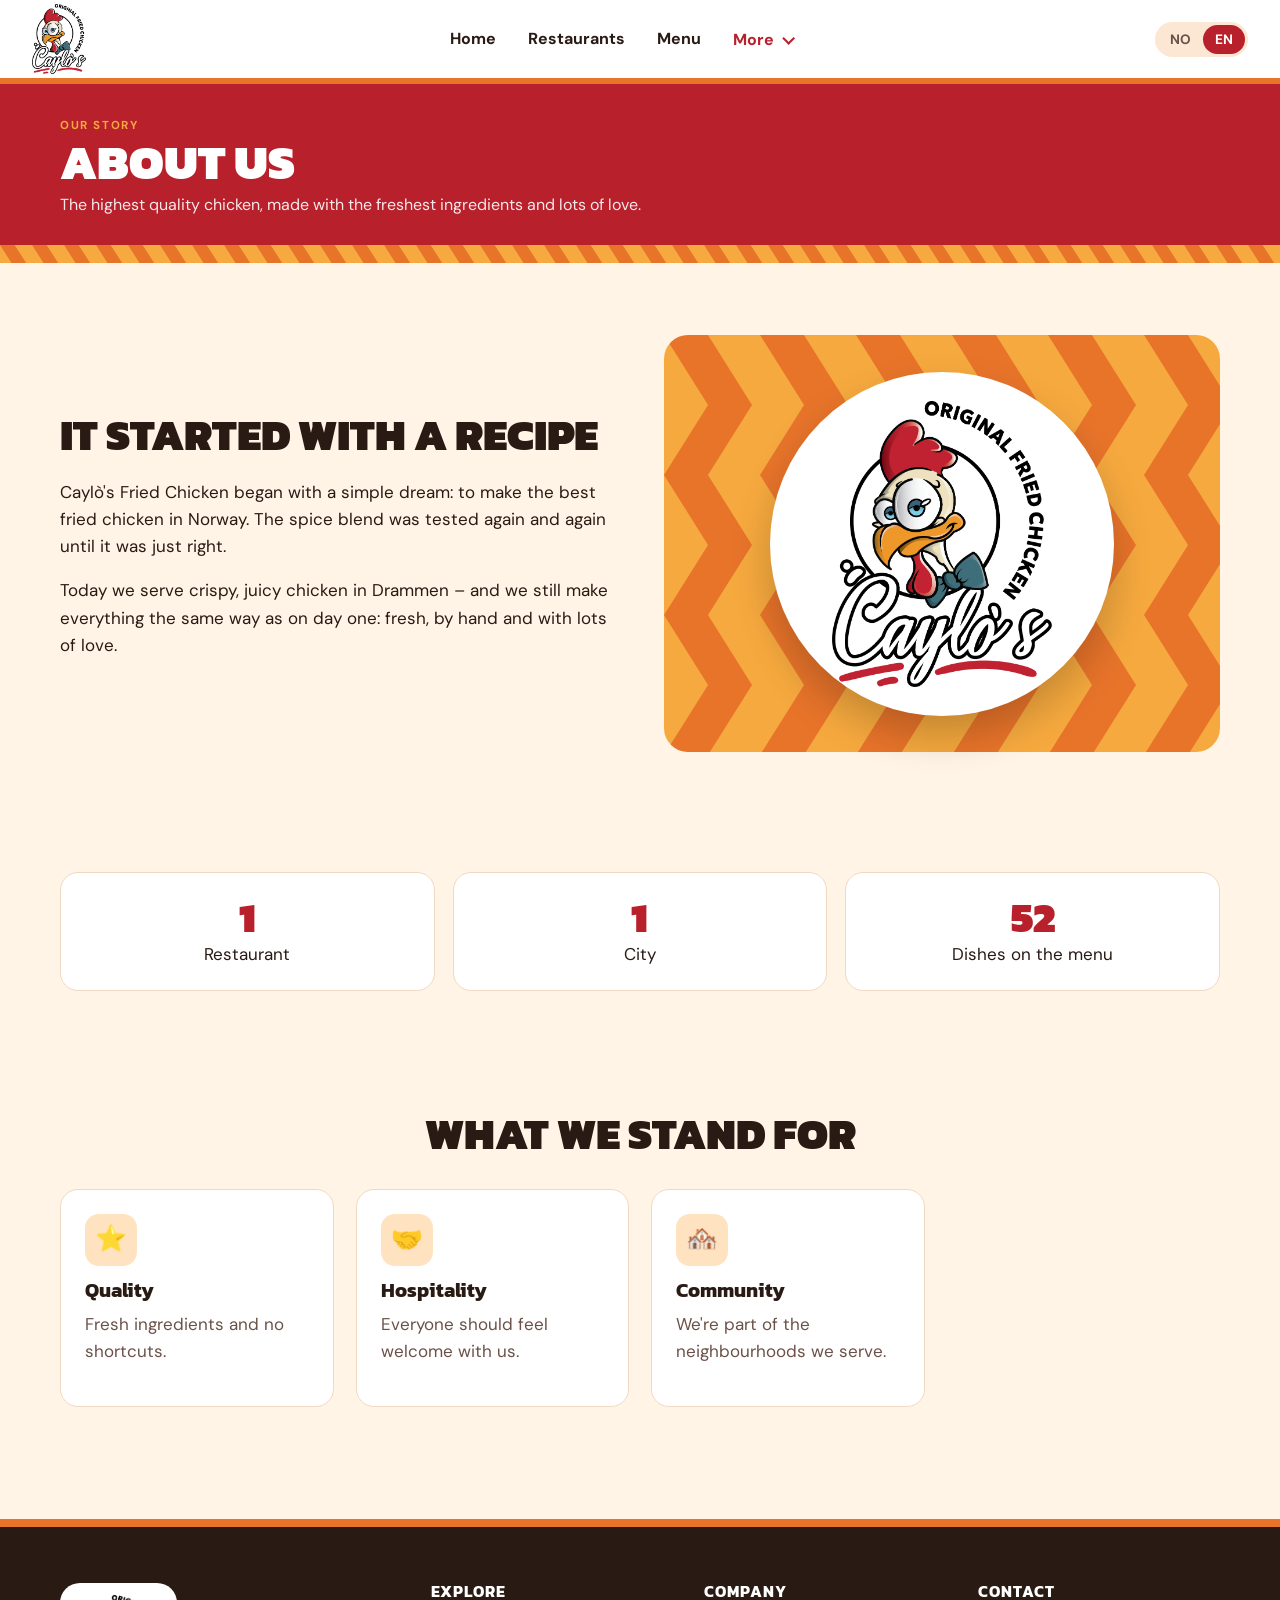
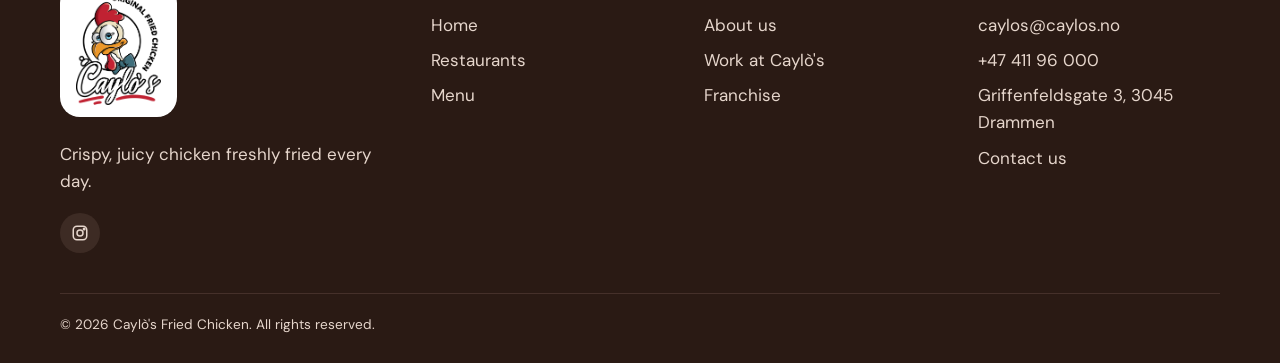
==== commit 57c19c7f: "Allergen codes: I = selleri (celery); S and SS confirmed Co-Authored-By: Claude Opus 5.5 <noreply@an" ====
--- a/about.html
+++ b/about.html
@@ -11,7 +11,7 @@
   <link rel="preconnect" href="https://fonts.googleapis.com">
   <link rel="preconnect" href="https://fonts.gstatic.com" crossorigin>
   <link href="https://fonts.googleapis.com/css2?family=Kanit:wght@500;700;800;900&family=DM+Sans:wght@400;500;600;700&display=swap" rel="stylesheet">
-  <link rel="stylesheet" href="assets/css/style.css?v=11">
+  <link rel="stylesheet" href="assets/css/style.css?v=12">
 </head>
 <body data-page="about" data-title="about.title">
   <header id="site-header" class="site-header"></header>
@@ -53,8 +53,8 @@
     </section>
   </main>
   <footer id="site-footer" class="site-footer"></footer>
-  <script src="assets/js/data.js?v=11"></script>
-  <script src="assets/js/i18n.js?v=11"></script>
-  <script src="assets/js/main.js?v=11"></script>
+  <script src="assets/js/data.js?v=12"></script>
+  <script src="assets/js/i18n.js?v=12"></script>
+  <script src="assets/js/main.js?v=12"></script>
 </body>
 </html>
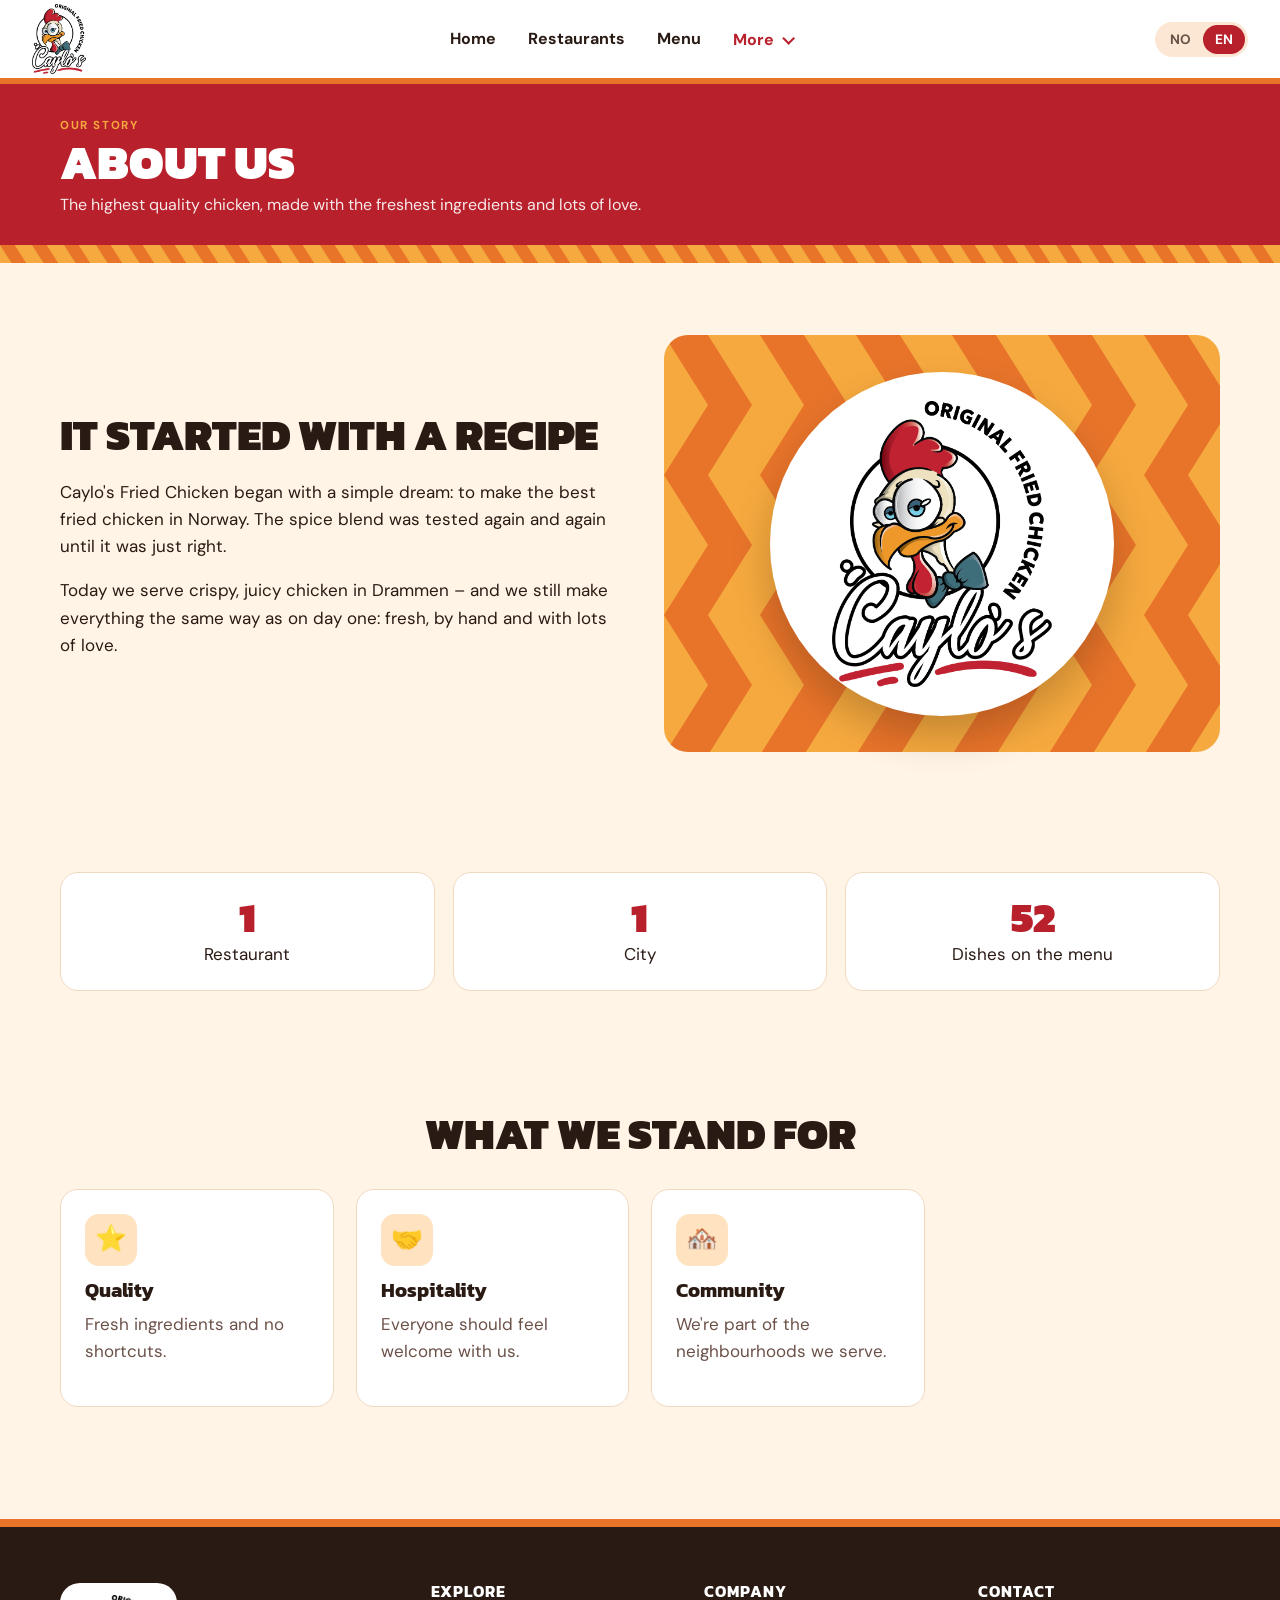
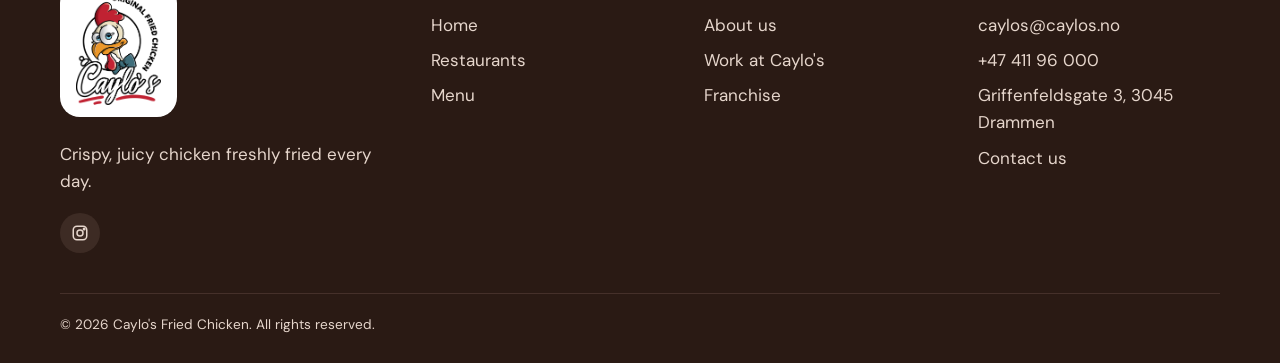
==== commit 2e8432f8: "Spell the name Caylo's (no accent) everywhere Co-Authored-By: Claude Opus 5.5 <noreply@anthropic.com" ====
--- a/about.html
+++ b/about.html
@@ -3,15 +3,15 @@
 <head>
   <meta charset="utf-8">
   <meta name="viewport" content="width=device-width, initial-scale=1">
-  <title>Caylò's Fried Chicken</title>
-  <meta name="description" content="Caylò's Fried Chicken – sprø, saftig kylling stekt fersk hver dag.">
+  <title>Caylo's Fried Chicken</title>
+  <meta name="description" content="Caylo's Fried Chicken – sprø, saftig kylling stekt fersk hver dag.">
   <meta name="theme-color" content="#b8202b">
   <link rel="icon" href="assets/img/favicon.png" type="image/png">
   <link rel="apple-touch-icon" href="assets/img/favicon.png">
   <link rel="preconnect" href="https://fonts.googleapis.com">
   <link rel="preconnect" href="https://fonts.gstatic.com" crossorigin>
   <link href="https://fonts.googleapis.com/css2?family=Kanit:wght@500;700;800;900&family=DM+Sans:wght@400;500;600;700&display=swap" rel="stylesheet">
-  <link rel="stylesheet" href="assets/css/style.css?v=12">
+  <link rel="stylesheet" href="assets/css/style.css?v=13">
 </head>
 <body data-page="about" data-title="about.title">
   <header id="site-header" class="site-header"></header>
@@ -53,8 +53,8 @@
     </section>
   </main>
   <footer id="site-footer" class="site-footer"></footer>
-  <script src="assets/js/data.js?v=12"></script>
-  <script src="assets/js/i18n.js?v=12"></script>
-  <script src="assets/js/main.js?v=12"></script>
+  <script src="assets/js/data.js?v=13"></script>
+  <script src="assets/js/i18n.js?v=13"></script>
+  <script src="assets/js/main.js?v=13"></script>
 </body>
 </html>
--- a/assets/css/style.css
+++ b/assets/css/style.css
@@ -1,4 +1,4 @@
-/* Caylò's Original Fried Chicken — main stylesheet */
+/* Caylo's Original Fried Chicken — main stylesheet */
 
 :root {
   --red: #b8202b;
@@ -17,7 +17,7 @@
   --header-h: 84px;
   --head: "Kanit", "Arial Black", system-ui, sans-serif;
   --body: "DM Sans", system-ui, -apple-system, "Segoe UI", sans-serif;
-  /* Orange zigzag stripes from the Caylò's box */
+  /* Orange zigzag stripes from the Caylo's box */
   --chevron: url("data:image/svg+xml,%3Csvg xmlns='http://www.w3.org/2000/svg' width='96' height='140'%3E%3Cpolygon points='0,0 44,0 88,70 44,140 0,140 44,70' fill='%23E8742A'/%3E%3C/svg%3E");
 }
 @media (max-width: 900px) { :root { --header-h: 68px; } }
